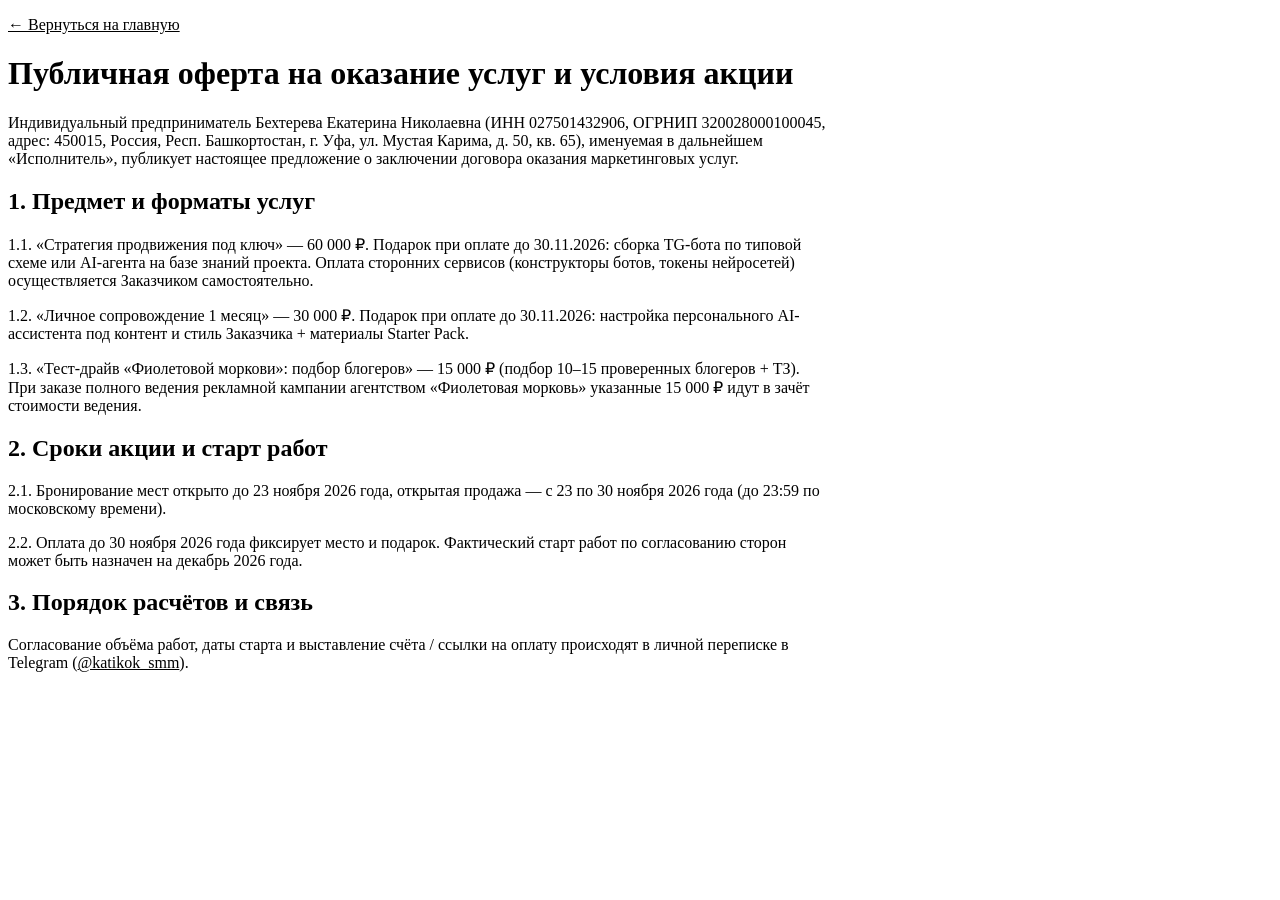
==== offer.html @ d47e5e3b "Deploy offer.html" ====
<!DOCTYPE html>
<html lang="ru">
<head>
  <meta charset="UTF-8" />
  <meta name="viewport" content="width=device-width, initial-scale=1.0" />
  <title>Публичная оферта — ИП Бехтерева Е. Н.</title>
  <link href="https://fonts.googleapis.com/css2?family=Montserrat:wght@500;700;800&display=swap" rel="stylesheet" />
  <link rel="stylesheet" href="styles.css" />
</head>
<body>
  <main class="section">
    <div class="container" style="max-width: 820px;">
      <p><a href="index.html" style="color: var(--lavender);">← Вернуться на главную</a></p>
      <h1 class="section__title" style="font-size: 32px; text-transform: none;">Публичная оферта на оказание услуг и условия акции</h1>
      <p>Индивидуальный предприниматель Бехтерева Екатерина Николаевна (ИНН 027501432906, ОГРНИП 320028000100045, адрес: 450015, Россия, Респ. Башкортостан, г. Уфа, ул. Мустая Карима, д. 50, кв. 65), именуемая в дальнейшем «Исполнитель», публикует настоящее предложение о заключении договора оказания маркетинговых услуг.</p>
      <h2>1. Предмет и форматы услуг</h2>
      <p>1.1. «Стратегия продвижения под ключ» — 60 000 ₽. Подарок при оплате до 30.11.2026: сборка TG-бота по типовой схеме или AI-агента на базе знаний проекта. Оплата сторонних сервисов (конструкторы ботов, токены нейросетей) осуществляется Заказчиком самостоятельно.</p>
      <p>1.2. «Личное сопровождение 1 месяц» — 30 000 ₽. Подарок при оплате до 30.11.2026: настройка персонального AI-ассистента под контент и стиль Заказчика + материалы Starter Pack.</p>
      <p>1.3. «Тест-драйв «Фиолетовой моркови»: подбор блогеров» — 15 000 ₽ (подбор 10–15 проверенных блогеров + ТЗ). При заказе полного ведения рекламной кампании агентством «Фиолетовая морковь» указанные 15 000 ₽ идут в зачёт стоимости ведения.</p>
      <h2>2. Сроки акции и старт работ</h2>
      <p>2.1. Бронирование мест открыто до 23 ноября 2026 года, открытая продажа — с 23 по 30 ноября 2026 года (до 23:59 по московскому времени).</p>
      <p>2.2. Оплата до 30 ноября 2026 года фиксирует место и подарок. Фактический старт работ по согласованию сторон может быть назначен на декабрь 2026 года.</p>
      <h2>3. Порядок расчётов и связь</h2>
      <p>Согласование объёма работ, даты старта и выставление счёта / ссылки на оплату происходят в личной переписке в Telegram (<a href="https://t.me/katikok_smm" style="color: var(--lavender);">@katikok_smm</a>).</p>
    </div>
  </main>
</body>
</html>
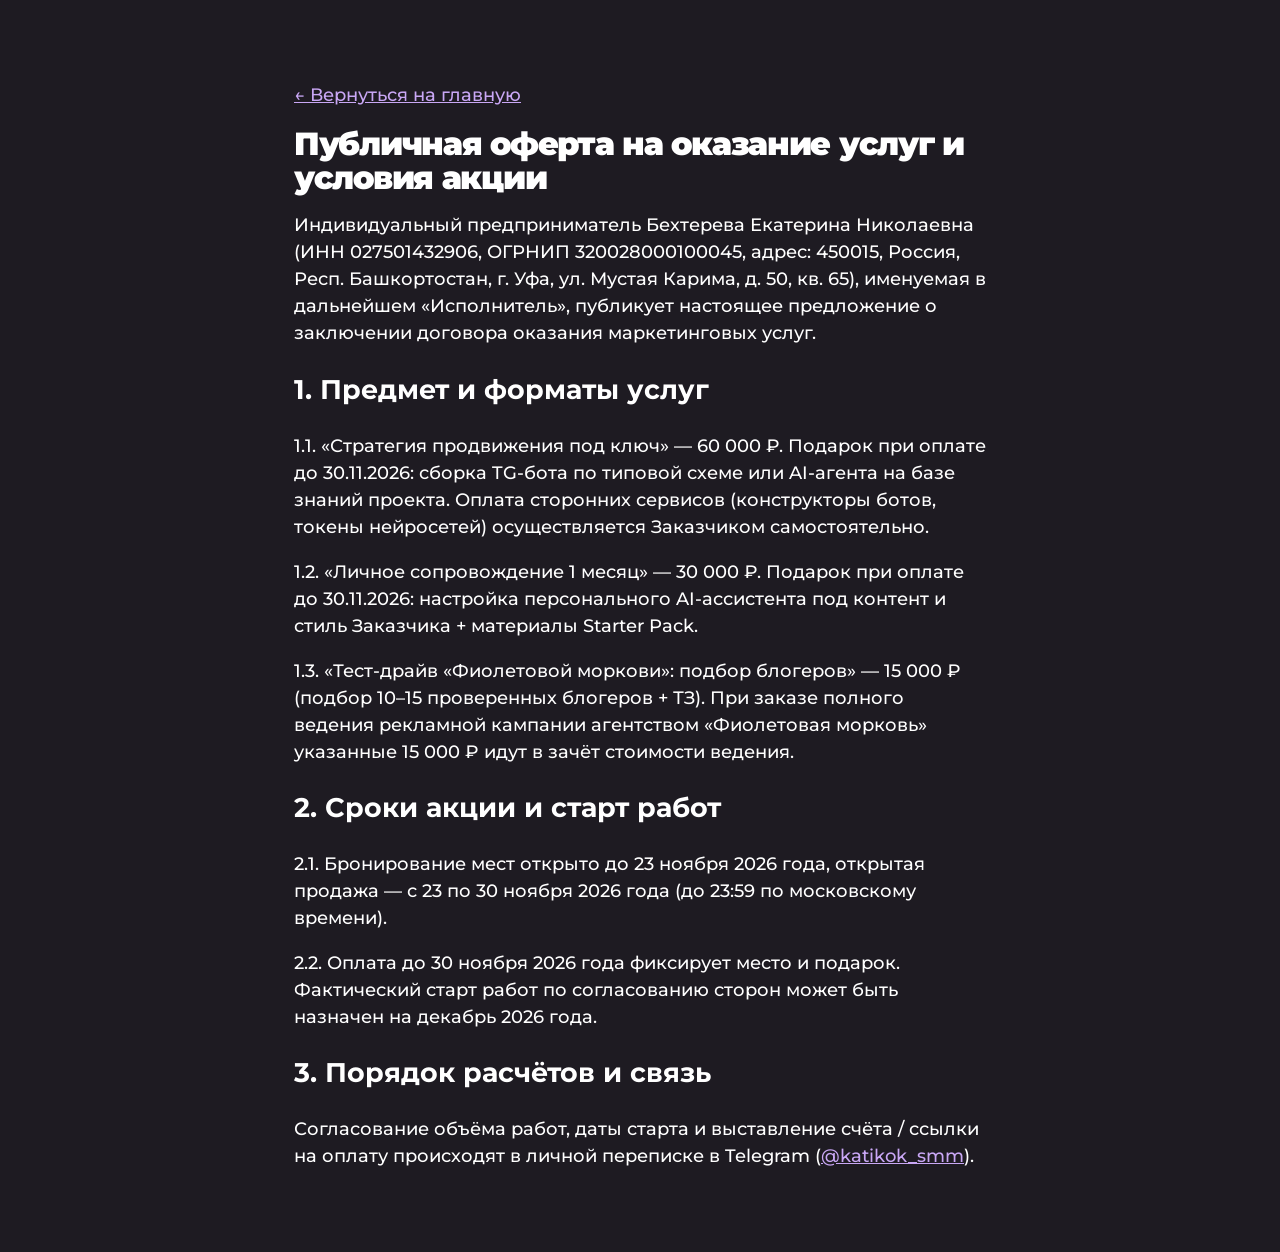
==== commit d7689d38: "Add favicon to offer.html" ====
--- a/offer.html
+++ b/offer.html
@@ -4,6 +4,7 @@
   <meta charset="UTF-8" />
   <meta name="viewport" content="width=device-width, initial-scale=1.0" />
   <title>Публичная оферта — ИП Бехтерева Е. Н.</title>
+  <link rel="icon" type="image/png" href="assets/logo3.png" />
   <link href="https://fonts.googleapis.com/css2?family=Montserrat:wght@500;700;800&display=swap" rel="stylesheet" />
   <link rel="stylesheet" href="styles.css" />
 </head>
--- a/styles.css
+++ b/styles.css
@@ -0,0 +1,1013 @@
+:root {
+  --bg: #1E1B22;
+  --text: #FFFFFF;
+  --lavender: #C9A7F5;
+  --purple: #A347F0;
+  --plum: #3F2556;
+  --card: #2A2530;
+  --card-border: rgba(201, 167, 245, 0.2);
+  --muted: rgba(255, 255, 255, 0.72);
+  --container: 1200px;
+}
+
+*,
+*::before,
+*::after {
+  box-sizing: border-box;
+}
+
+html {
+  scroll-behavior: smooth;
+}
+
+body {
+  margin: 0;
+  background: var(--bg);
+  color: var(--text);
+  font-family: 'Montserrat', sans-serif;
+  font-weight: 500;
+  font-size: 16px;
+  line-height: 1.5;
+  overflow-x: hidden;
+  -webkit-font-smoothing: antialiased;
+}
+
+img {
+  max-width: 100%;
+  display: block;
+}
+
+a {
+  color: inherit;
+}
+
+.hidden {
+  display: none !important;
+}
+
+.container {
+  width: 100%;
+  max-width: var(--container);
+  margin: 0 auto;
+  padding: 0 20px;
+}
+
+/* Кнопки */
+.btn {
+  display: inline-flex;
+  align-items: center;
+  justify-content: center;
+  min-height: 56px;
+  padding: 14px 28px;
+  border: 0;
+  border-radius: 8px;
+  font-family: 'Montserrat', sans-serif;
+  font-weight: 800;
+  font-size: 16px;
+  line-height: 1.2;
+  text-decoration: none;
+  cursor: pointer;
+  transition: background-color 0.2s ease, color 0.2s ease, transform 0.15s ease;
+}
+
+.btn--primary {
+  background: var(--purple);
+  color: var(--text);
+}
+
+.btn--primary:hover {
+  background: var(--lavender);
+  color: var(--plum);
+}
+
+.btn--ghost {
+  background: transparent;
+  border: 1px solid rgba(201, 167, 245, 0.45);
+  color: var(--lavender);
+}
+
+.btn--ghost:hover {
+  background: var(--lavender);
+  color: var(--plum);
+}
+
+.btn--full {
+  width: 100%;
+}
+
+.btn--sm {
+  min-height: 40px;
+  padding: 8px 18px;
+  font-size: 14px;
+}
+
+/* Шапка */
+.topbar {
+  display: flex;
+  align-items: center;
+  justify-content: space-between;
+  padding: 20px 0 12px;
+  font-size: 14px;
+  font-weight: 600;
+  position: relative;
+  z-index: 3;
+}
+
+.brand {
+  display: inline-flex;
+  align-items: center;
+  gap: 10px;
+  text-decoration: none;
+}
+
+.brand__logo {
+  width: 28px;
+  height: 28px;
+  object-fit: contain;
+}
+
+.topbar__name {
+  color: var(--muted);
+}
+
+/* Ленты */
+.hero {
+  position: relative;
+  overflow: hidden;
+  padding-bottom: 24px;
+}
+
+.hero-ribbons,
+.ribbon-divider {
+  pointer-events: none;
+  user-select: none;
+}
+
+.ribbon {
+  position: relative;
+  width: 140%;
+  left: -20%;
+  background: var(--lavender);
+  color: var(--plum);
+  font-weight: 800;
+  font-style: italic;
+  font-size: 16px;
+  line-height: 44px;
+  height: 44px;
+  white-space: nowrap;
+  overflow: hidden;
+}
+
+.ribbon--hero-top {
+  position: absolute;
+  top: 120px;
+  right: -34%;
+  left: auto;
+  width: 82%;
+  transform: rotate(28deg);
+  z-index: 1;
+}
+
+.ribbon--hero-bottom {
+  position: absolute;
+  bottom: 58px;
+  left: -15%;
+  width: 130%;
+  transform: rotate(-18deg);
+  z-index: 1;
+}
+
+.ribbon-divider {
+  overflow: hidden;
+  padding: 12px 0;
+}
+
+.ribbon--section {
+  transform: rotate(-4deg);
+}
+
+.ribbon__track {
+  display: inline-flex;
+  animation: marquee 28s linear infinite;
+}
+
+@keyframes marquee {
+  0% { transform: translateX(0); }
+  100% { transform: translateX(-50%); }
+}
+
+@media (prefers-reduced-motion: reduce) {
+  .ribbon__track {
+    animation: none;
+  }
+}
+
+/* Первый экран */
+.hero__grid {
+  position: relative;
+  z-index: 2;
+  display: grid;
+  grid-template-columns: 1fr;
+  gap: 20px;
+  padding-top: 8px;
+}
+
+.hero__title {
+  margin: 0;
+  font-weight: 900;
+  font-size: clamp(68px, 19vw, 96px);
+  line-height: 0.82;
+  letter-spacing: -0.05em;
+  text-transform: lowercase;
+  position: relative;
+  display: inline-block;
+  z-index: 2;
+}
+
+.hero__title-line {
+  display: block;
+}
+
+.hero__badge {
+  position: absolute;
+  left: 38%;
+  top: 50%;
+  transform: translateY(-50%);
+  background: var(--lavender);
+  color: var(--plum);
+  font-size: 13px;
+  font-weight: 800;
+  letter-spacing: 0.04em;
+  line-height: 1;
+  padding: 6px 10px;
+  text-transform: uppercase;
+  white-space: nowrap;
+  z-index: 3;
+}
+
+.hero__subtitle {
+  margin: 18px 0 10px;
+  font-weight: 800;
+  font-size: 26px;
+  line-height: 1.1;
+  letter-spacing: -0.02em;
+}
+
+.hero__desc {
+  margin: 0 0 20px;
+  max-width: 480px;
+  color: var(--muted);
+}
+
+.hero__cta-wrap {
+  display: flex;
+  flex-direction: column;
+  align-items: flex-start;
+  gap: 8px;
+}
+
+.hero__cta-note {
+  margin: 0;
+  font-size: 14px;
+  color: var(--lavender);
+  font-weight: 600;
+}
+
+.hero__meta {
+  display: flex;
+  flex-wrap: wrap;
+  align-items: center;
+  gap: 12px;
+  margin-top: 18px;
+}
+
+.meta-pill {
+  display: inline-flex;
+  align-items: center;
+  gap: 8px;
+  background: var(--card);
+  border: 1px solid var(--card-border);
+  border-radius: 8px;
+  padding: 10px 14px;
+  font-size: 14px;
+}
+
+.meta-pill__label {
+  color: var(--muted);
+}
+
+.meta-pill__value {
+  font-weight: 800;
+  color: var(--lavender);
+}
+
+.timer {
+  display: inline-flex;
+  align-items: center;
+  gap: 8px;
+  background: var(--card);
+  border: 1px solid var(--card-border);
+  border-radius: 8px;
+  padding: 8px 14px;
+}
+
+.timer__item {
+  display: inline-flex;
+  align-items: baseline;
+  gap: 3px;
+}
+
+.timer__item span {
+  font-weight: 800;
+  font-size: 18px;
+  color: var(--text);
+}
+
+.timer__item small {
+  font-size: 14px;
+  color: var(--muted);
+}
+
+.timer__sep {
+  color: var(--lavender);
+  font-weight: 800;
+}
+
+/* Дуотон-портрет */
+.hero__media {
+  position: relative;
+  z-index: 2;
+  display: flex;
+  justify-content: center;
+  margin-top: -12px;
+}
+
+.duotone-portrait {
+  position: relative;
+  width: 100%;
+  max-width: 340px;
+  aspect-ratio: 4 / 5;
+  border-radius: 16px;
+  overflow: hidden;
+  background: var(--lavender);
+  border: 1px solid var(--card-border);
+}
+
+.duotone-portrait::after {
+  content: '';
+  position: absolute;
+  inset: 0;
+  background: var(--bg);
+  mix-blend-mode: lighten;
+  opacity: 0.55;
+  pointer-events: none;
+}
+
+.duotone-portrait__img {
+  width: 100%;
+  height: 100%;
+  object-fit: cover;
+  object-position: center top;
+  filter: grayscale(100%) contrast(1.18);
+  mix-blend-mode: multiply;
+}
+
+.duotone-portrait__fallback {
+  display: none;
+  width: 100%;
+  height: 100%;
+  align-items: center;
+  justify-content: center;
+  text-align: center;
+  padding: 20px;
+  color: var(--lavender);
+  font-weight: 600;
+}
+
+.hero__footer-bar {
+  position: relative;
+  z-index: 2;
+  margin-top: 24px;
+  padding-top: 14px;
+  border-top: 1px solid rgba(255, 255, 255, 0.2);
+  display: flex;
+  justify-content: space-between;
+  font-size: 14px;
+  font-weight: 600;
+}
+
+/* Секции */
+.section {
+  padding: 40px 0;
+}
+
+.section__title {
+  margin: 0 0 12px;
+  font-weight: 900;
+  font-size: 36px;
+  line-height: 1.05;
+  letter-spacing: -0.04em;
+  text-transform: lowercase;
+}
+
+.section__subtitle {
+  margin: 0 0 32px;
+  color: var(--muted);
+  max-width: 640px;
+}
+
+/* Почему без скидок */
+.why__box {
+  max-width: 820px;
+  display: flex;
+  flex-direction: column;
+  gap: 16px;
+}
+
+.why__lead {
+  margin: 0;
+  font-weight: 800;
+  font-size: 24px;
+  line-height: 1.25;
+}
+
+.why__lead--accent {
+  color: var(--lavender);
+}
+
+/* Карточки */
+.card {
+  background: var(--card);
+  border: 1px solid var(--card-border);
+  border-radius: 12px;
+  padding: 24px;
+}
+
+.offers__grid {
+  display: grid;
+  grid-template-columns: 1fr;
+  gap: 20px;
+}
+
+.offer-card {
+  display: flex;
+  flex-direction: column;
+  gap: 16px;
+}
+
+.offer-card.is-soldout {
+  opacity: 0.6;
+}
+
+.offer-card__top {
+  display: flex;
+  flex-wrap: wrap;
+  gap: 8px;
+  justify-content: space-between;
+  align-items: center;
+}
+
+.tag-pill {
+  display: inline-block;
+  background: var(--lavender);
+  color: var(--plum);
+  font-weight: 800;
+  font-size: 14px;
+  padding: 5px 10px;
+  border-radius: 4px;
+}
+
+.gift-badge {
+  font-size: 14px;
+  font-weight: 700;
+  color: var(--lavender);
+}
+
+.offer-card__title {
+  margin: 0;
+  font-size: 22px;
+  font-weight: 800;
+  line-height: 1.2;
+}
+
+.offer-card__list {
+  margin: 0;
+  padding-left: 18px;
+  display: flex;
+  flex-direction: column;
+  gap: 8px;
+  color: var(--muted);
+}
+
+.offer-card__gift {
+  background: rgba(201, 167, 245, 0.08);
+  border-left: 3px solid var(--lavender);
+  padding: 12px 14px;
+  border-radius: 0 8px 8px 0;
+  font-size: 15px;
+}
+
+.offer-card__note {
+  display: block;
+  margin-top: 6px;
+  font-size: 14px;
+  color: var(--muted);
+}
+
+.offer-card__footer {
+  margin-top: auto;
+  display: flex;
+  flex-direction: column;
+  gap: 12px;
+}
+
+.offer-card__price {
+  font-size: 28px;
+  font-weight: 900;
+}
+
+/* Подарки */
+.gifts__grid,
+.steps__grid {
+  display: grid;
+  grid-template-columns: 1fr;
+  gap: 16px;
+}
+
+.gift-card h3 {
+  margin: 0 0 8px;
+  font-size: 20px;
+  font-weight: 800;
+  color: var(--lavender);
+}
+
+.gift-card p {
+  margin: 0;
+  color: var(--muted);
+}
+
+/* Шаги */
+.step-card__num {
+  display: inline-block;
+  font-weight: 900;
+  font-size: 24px;
+  color: var(--lavender);
+  margin-bottom: 8px;
+}
+
+.step-card p {
+  margin: 0;
+}
+
+.steps__cta {
+  margin-top: 28px;
+}
+
+/* Кейсы */
+.cases__grid {
+  display: grid;
+  grid-template-columns: 1fr;
+  gap: 20px;
+}
+
+.case-card {
+  display: flex;
+  flex-direction: column;
+  gap: 12px;
+}
+
+.case-card h3 {
+  margin: 4px 0 0;
+  font-size: 20px;
+  font-weight: 800;
+}
+
+.case-card p {
+  margin: 0;
+  color: var(--muted);
+}
+
+.case-card__result {
+  color: var(--text) !important;
+  padding-top: 8px;
+  border-top: 1px solid rgba(255, 255, 255, 0.12);
+}
+
+/* Обо мне */
+.about__grid {
+  display: grid;
+  grid-template-columns: 1fr;
+  gap: 28px;
+  align-items: center;
+}
+
+.about__lead {
+  margin: 0 0 20px;
+  font-size: 18px;
+  font-weight: 600;
+}
+
+.about__stats {
+  display: grid;
+  grid-template-columns: 1fr;
+  gap: 14px;
+}
+
+.stat-item {
+  background: var(--card);
+  border: 1px solid var(--card-border);
+  border-radius: 10px;
+  padding: 16px;
+}
+
+.stat-item strong {
+  display: block;
+  font-size: 22px;
+  font-weight: 900;
+  color: var(--lavender);
+  margin-bottom: 4px;
+}
+
+.stat-item span {
+  color: var(--muted);
+  font-size: 15px;
+}
+
+/* FAQ */
+.faq__list {
+  display: flex;
+  flex-direction: column;
+  gap: 12px;
+  max-width: 820px;
+}
+
+.faq__item {
+  background: var(--card);
+  border: 1px solid var(--card-border);
+  border-radius: 10px;
+  padding: 18px 20px;
+}
+
+.faq__item summary {
+  cursor: pointer;
+  font-weight: 800;
+  font-size: 17px;
+  list-style: none;
+  display: flex;
+  justify-content: space-between;
+  align-items: center;
+  gap: 12px;
+}
+
+.faq__item summary::after {
+  content: '+';
+  color: var(--lavender);
+  font-size: 22px;
+  line-height: 1;
+}
+
+.faq__item[open] summary::after {
+  content: '−';
+}
+
+.faq__item p {
+  margin: 12px 0 0;
+  color: var(--muted);
+}
+
+/* Финал и форма */
+.final__box {
+  background: var(--card);
+  border: 1px solid var(--card-border);
+  border-radius: 16px;
+  padding: 28px 20px;
+}
+
+.final__title {
+  margin: 0 0 8px;
+  font-weight: 900;
+  font-size: 36px;
+  line-height: 1;
+  text-transform: lowercase;
+}
+
+.final__subtitle {
+  margin: 0;
+  color: var(--lavender);
+  font-weight: 700;
+}
+
+.lead-form {
+  margin-top: 24px;
+  display: flex;
+  flex-direction: column;
+  gap: 16px;
+}
+
+.lead-form__row {
+  display: grid;
+  grid-template-columns: 1fr;
+  gap: 16px;
+}
+
+.field {
+  display: flex;
+  flex-direction: column;
+  gap: 6px;
+}
+
+.field span {
+  font-size: 14px;
+  font-weight: 700;
+}
+
+.field input,
+.field select {
+  width: 100%;
+  min-height: 50px;
+  padding: 12px 14px;
+  border-radius: 8px;
+  border: 1px solid rgba(201, 167, 245, 0.35);
+  background: var(--bg);
+  color: var(--text);
+  font-family: 'Montserrat', sans-serif;
+  font-size: 16px;
+}
+
+.checkbox {
+  display: flex;
+  align-items: flex-start;
+  gap: 10px;
+  font-size: 14px;
+  color: var(--muted);
+}
+
+.checkbox input {
+  margin-top: 4px;
+  accent-color: var(--purple);
+}
+
+.checkbox a {
+  color: var(--lavender);
+}
+
+.lead-form__actions {
+  display: flex;
+  flex-direction: column;
+  gap: 12px;
+}
+
+.lead-form__success {
+  margin-top: 24px;
+  padding: 20px;
+  border-radius: 12px;
+  background: rgba(201, 167, 245, 0.1);
+  border: 1px solid var(--lavender);
+}
+
+.lead-form__success h3 {
+  margin: 0 0 8px;
+  color: var(--lavender);
+}
+
+/* Блок догрева внизу */
+.downsell {
+  padding-top: 0;
+}
+
+.downsell__box {
+  background: var(--card);
+  border: 1px solid var(--card-border);
+  border-radius: 16px;
+  padding: 28px 20px;
+  display: flex;
+  flex-direction: column;
+  gap: 20px;
+}
+
+.downsell__content h2 {
+  margin: 12px 0 8px;
+  font-size: 24px;
+  font-weight: 800;
+}
+
+.downsell__content p {
+  margin: 0;
+  color: var(--muted);
+  max-width: 640px;
+}
+
+@media (min-width: 768px) {
+  .downsell__box {
+    flex-direction: row;
+    align-items: center;
+    justify-content: space-between;
+    padding: 36px 40px;
+  }
+
+  .downsell__action {
+    flex-shrink: 0;
+  }
+}
+
+/* Подвал */
+.footer {
+  border-top: 1px solid rgba(255, 255, 255, 0.18);
+  padding: 32px 0 96px;
+  font-size: 14px;
+  color: var(--muted);
+}
+
+.footer__top {
+  display: flex;
+  flex-direction: column;
+  gap: 20px;
+}
+
+.footer__brand {
+  display: flex;
+  align-items: flex-start;
+  gap: 12px;
+}
+
+.footer__brand strong {
+  color: var(--text);
+  display: block;
+  margin-bottom: 4px;
+}
+
+.footer__brand p {
+  margin: 2px 0;
+}
+
+.footer__links {
+  display: flex;
+  flex-direction: column;
+  gap: 8px;
+}
+
+.footer__links a {
+  color: var(--lavender);
+  text-decoration: none;
+}
+
+.footer__links a:hover {
+  text-decoration: underline;
+}
+
+/* Закреплённая кнопка на телефоне */
+.mobile-sticky {
+  position: fixed;
+  left: 0;
+  right: 0;
+  bottom: 0;
+  z-index: 20;
+  padding: 10px 16px;
+  background: rgba(30, 27, 34, 0.94);
+  backdrop-filter: blur(8px);
+  border-top: 1px solid var(--card-border);
+  transform: translateY(100%);
+  transition: transform 0.2s ease;
+}
+
+.mobile-sticky.is-visible {
+  transform: translateY(0);
+}
+
+/* Cookie */
+.cookie-banner {
+  position: fixed;
+  left: 16px;
+  right: 16px;
+  bottom: 76px;
+  z-index: 25;
+  background: var(--card);
+  border: 1px solid var(--lavender);
+  border-radius: 12px;
+  padding: 14px 16px;
+  display: flex;
+  align-items: center;
+  justify-content: space-between;
+  gap: 12px;
+  font-size: 14px;
+}
+
+.cookie-banner p {
+  margin: 0;
+}
+
+/* Планшет 768px+ */
+@media (min-width: 768px) {
+  .container {
+    padding: 0 36px;
+  }
+
+  .gifts__grid,
+  .steps__grid,
+  .about__stats,
+  .lead-form__row {
+    grid-template-columns: repeat(2, 1fr);
+  }
+
+  .lead-form__actions {
+    flex-direction: row;
+  }
+
+  .final__box {
+    padding: 40px;
+  }
+
+  .footer__top {
+    flex-direction: row;
+    justify-content: space-between;
+    align-items: flex-start;
+  }
+
+  .mobile-sticky {
+    display: none;
+  }
+
+  .footer {
+    padding-bottom: 40px;
+  }
+
+  .cookie-banner {
+    left: auto;
+    max-width: 420px;
+    bottom: 20px;
+  }
+}
+
+/* Десктоп 1024px+ */
+@media (min-width: 1024px) {
+  body {
+    font-size: 18px;
+  }
+
+  .container {
+    padding: 0 64px;
+  }
+
+  .section {
+    padding: 64px 0;
+  }
+
+  .section__title,
+  .final__title {
+    font-size: 64px;
+  }
+
+  .hero__grid {
+    grid-template-columns: 1.15fr 0.85fr;
+    align-items: end;
+    padding-top: 24px;
+  }
+
+  .hero__title {
+    font-size: clamp(120px, 14vw, 200px);
+  }
+
+  .hero__badge {
+    left: 44%;
+    font-size: 18px;
+    padding: 8px 16px;
+  }
+
+  .hero__subtitle {
+    font-size: 44px;
+  }
+
+  .hero__media {
+    justify-content: flex-end;
+    margin-top: 0;
+  }
+
+  .duotone-portrait {
+    max-width: 400px;
+  }
+
+  .ribbon {
+    font-size: 22px;
+    height: 54px;
+    line-height: 54px;
+  }
+
+  .why__lead {
+    font-size: 36px;
+  }
+
+  .offers__grid,
+  .cases__grid {
+    grid-template-columns: repeat(3, 1fr);
+  }
+
+  .gifts__grid,
+  .steps__grid {
+    grid-template-columns: repeat(4, 1fr);
+  }
+
+  .about__grid {
+    grid-template-columns: 0.8fr 1.2fr;
+    gap: 48px;
+  }
+}
